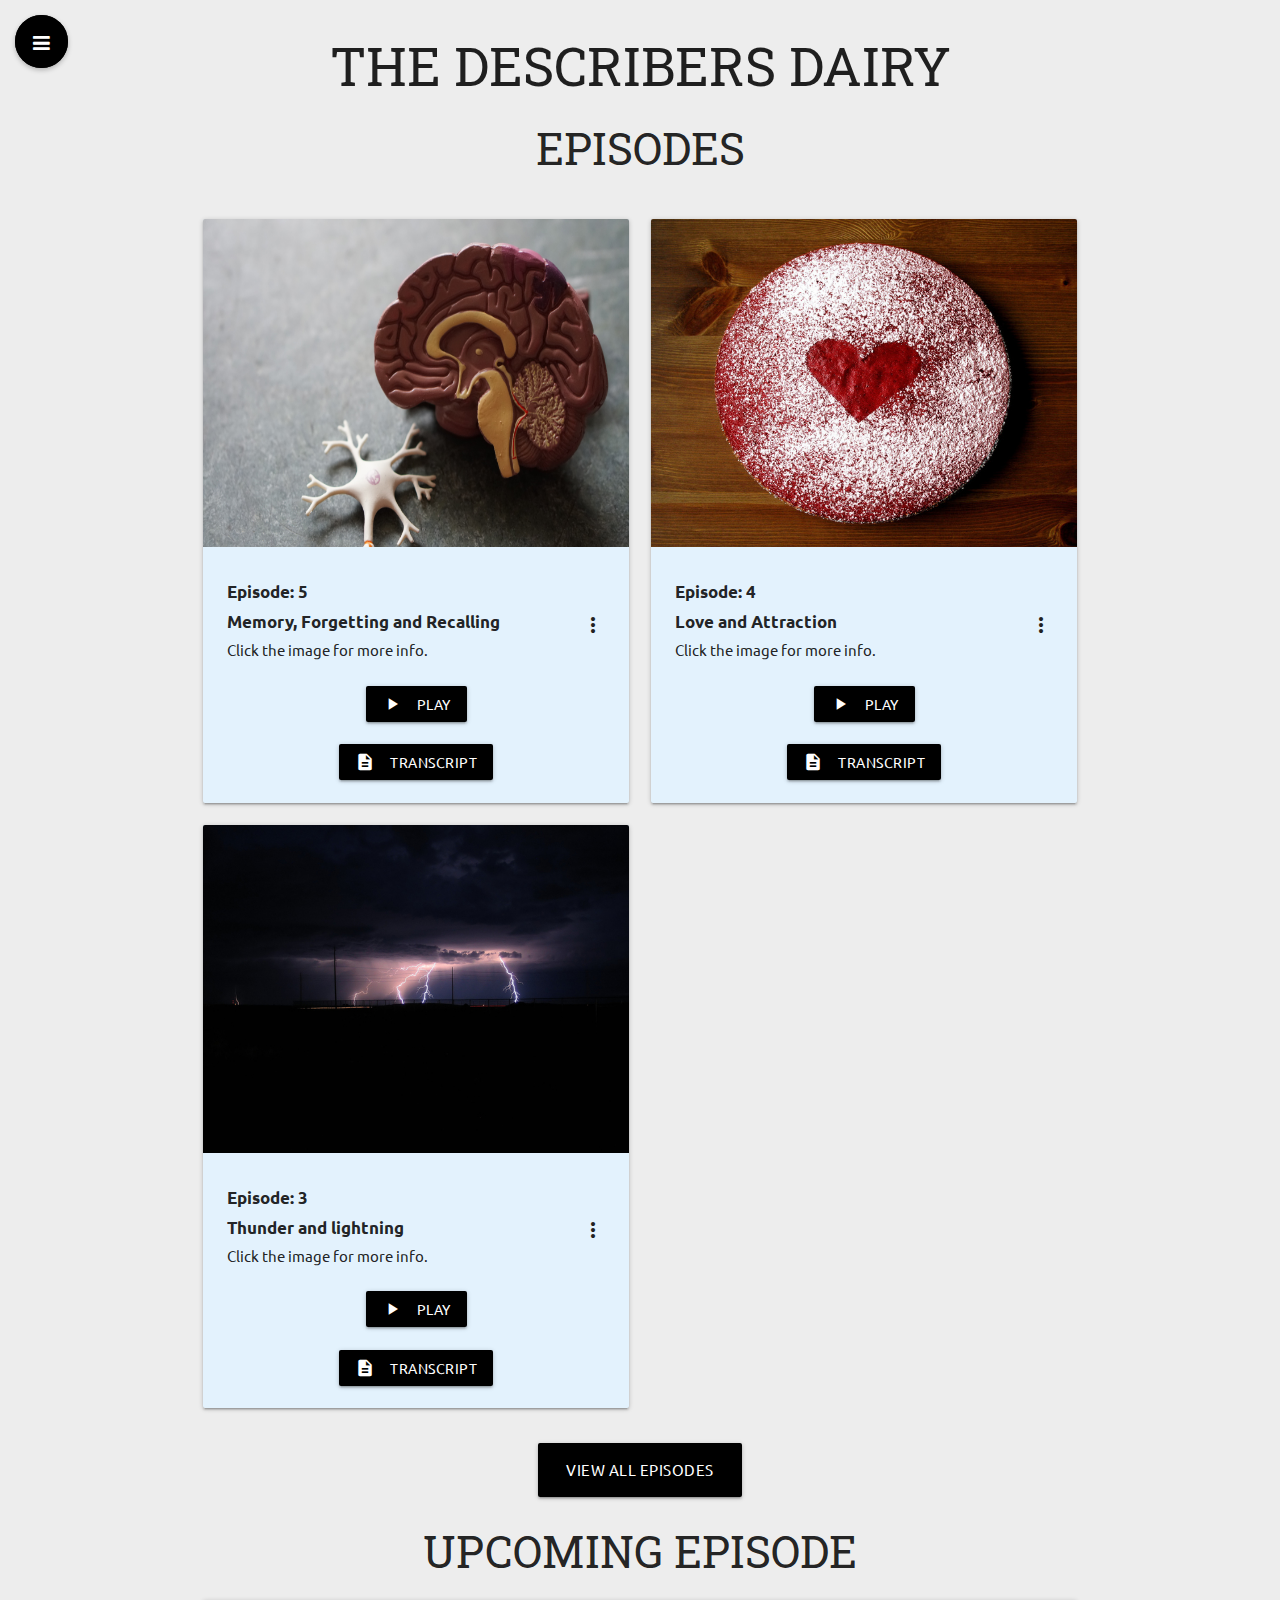
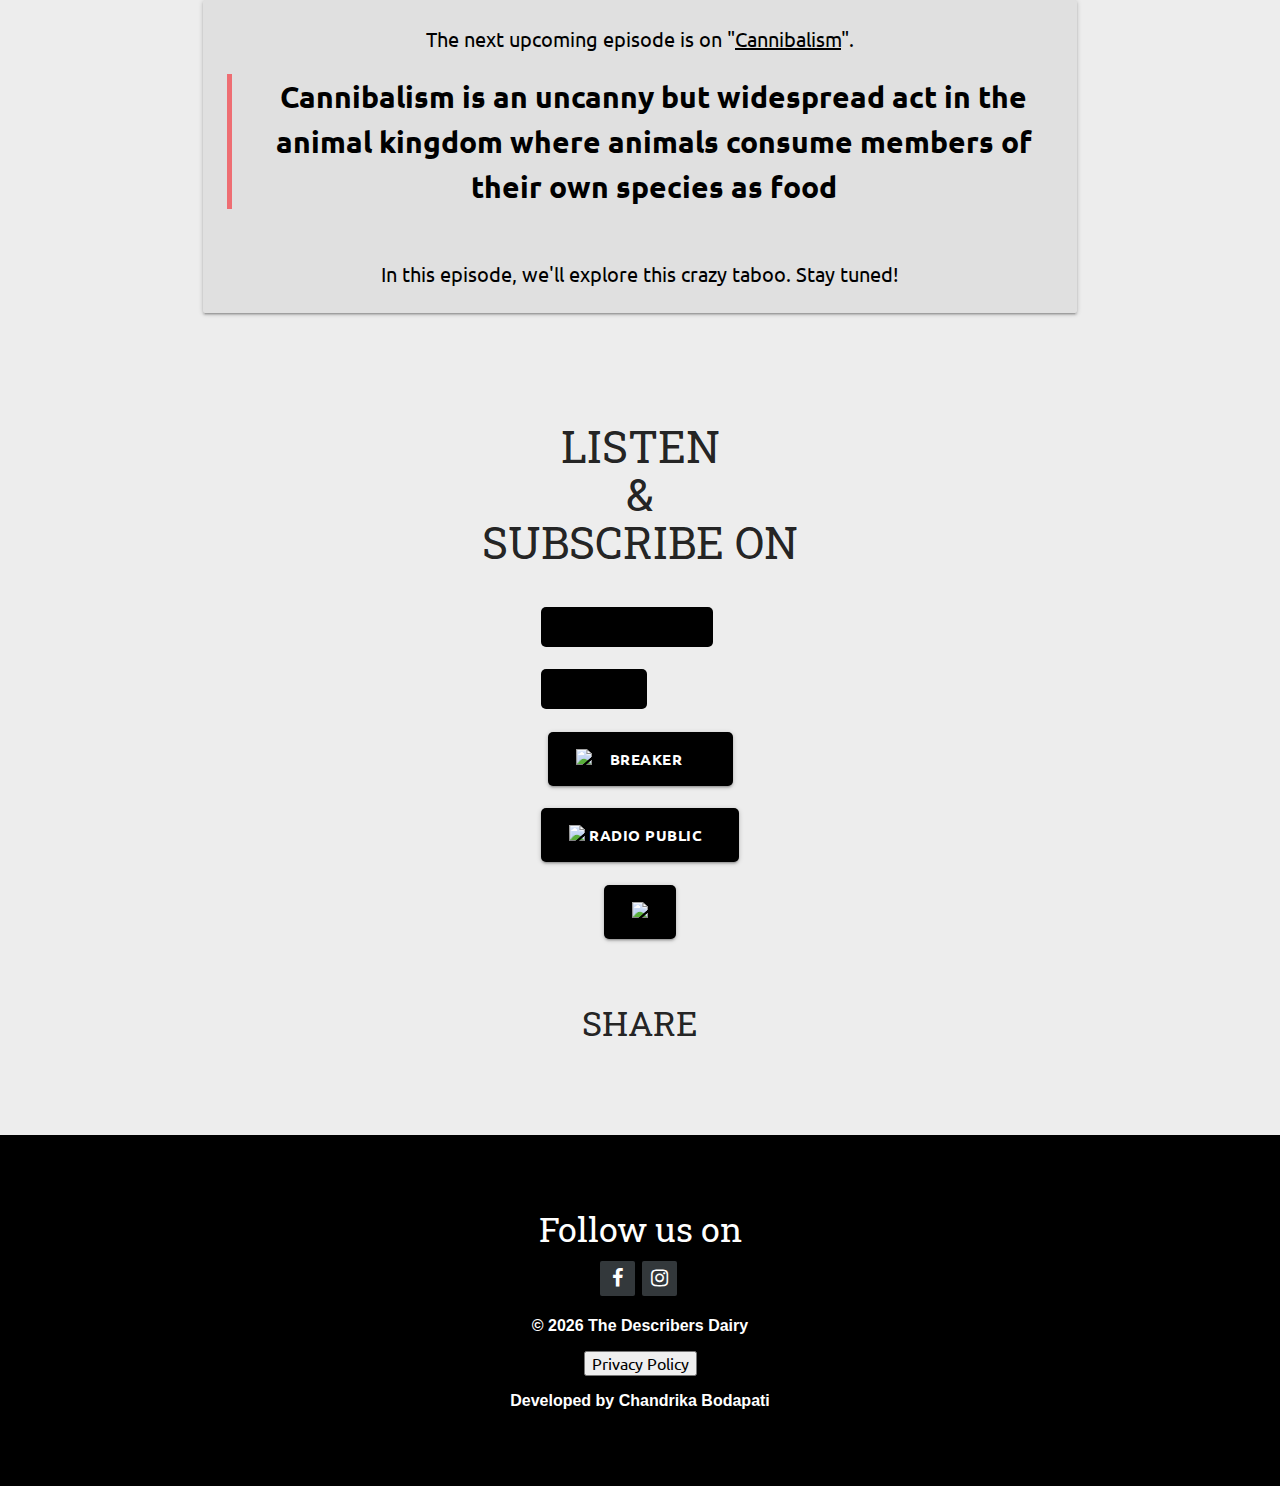
==== podcast/home.html @ 28586d8c "Add files via upload" ====
<!DOCTYPE html>
<html>
    <head>
        <meta charset="utf-8">
        <meta http-equiv="X-UA-Compatible" content="IE=edge">
        <meta name="viewport" content="width=device-width, initial-scale=1.0">

        <link rel="icon" type="image/png" href="images/logo.png"/>

        <title>The Describers Diary </title>

        <link href="https://fonts.googleapis.com/css2?family=Satisfy&display=swap" rel="stylesheet">

        <link href="https://fonts.googleapis.com/css2?family=Ubuntu:wght@500&display=swap" rel="stylesheet">

        <link href="https://fonts.googleapis.com/css2?family=Shadows+Into+Light&display=swap" rel="stylesheet">
        
        <link href="https://fonts.googleapis.com/css2?family=Roboto+Slab:wght@900&display=swap" rel="stylesheet">

        <link rel="stylesheet" href="https://cdnjs.cloudflare.com/ajax/libs/animate.css/4.0.0/animate.min.css"/>
        
        <link href="https://fonts.googleapis.com/icon?family=Material+Icons" rel="stylesheet">

        <link rel="stylesheet" href="https://cdnjs.cloudflare.com/ajax/libs/materialize/1.0.0/css/materialize.min.css">

        <link rel="stylesheet" href="https://maxcdn.bootstrapcdn.com/font-awesome/4.3.0/css/font-awesome.min.css">

        <link rel="stylesheet" href="css/main.css">

        <link rel="stylesheet" href="css/nav.css">

    </head>
    <!-- <body class="container"> -->
      <!--LOADING-->    
    <body  onload="myFunction(); ">
  <main class="container">
     <div  id="house">
        <div class="slider fullscreen">
            <ul class="slides">
              <li>
                <div id="loader"></div> 
                 <img src="https://media.giphy.com/media/67rfHN6lNzIwBuSDEh/giphy.gif">
                 <div class="caption center-align">
                    <h3 class="light grey-text text-lighten-3" style="font-weight: bold;">Loading!</h3>
                  </div>
              </li>
            </ul>
       </div>
     </div>


     <!--EPISODES-->
     <h2 class="center-align main">THE DESCRIBERS DAIRY</h2>
        <div style="display:none;" id="episodes"   class="animate-bottom">
            <h3 class="center-align main">EPISODES</h3>
           <br>
          <div class = "row ">
            <!--------------------------------------------5----------------------------------------------------------->
            <div class = "col s12 m6 l6 ">
              <!--image-->
               <div class = "card blue lighten-5">
                  <div class = "card-image waves-effect waves-block waves-light">
                     <img class = "activator epimage" src = "images/episodes/ep5.jpg">                
                  </div>
                  
                  <div class = "card-content activator left-align">   
                    <h6>Episode: 5</h6>  <span class="card-title activator grey-text text-darken-4"><i class="material-icons right">more_vert</i></span>
                            
                    <h6>Memory, Forgetting and Recalling</h6>              
                     <p>Click the image for more info.</p>
                  </div>
                  <a class="black btn modal-trigger" href="#modal5"><i class="material-icons left">play_arrow</i>Play</a>
                  <br>
                  <br>
                  <a class="black btn modal-trigger" href="#transcript5"><i class="material-icons left">description</i>Transcript</a>
                  <br>
                  <br>
                   <!-- Audio Player -->
                  <div id="modal5" class="modal bottom-sheet">
                    <div class="modal-content">
                      <a class="spreaker-player" href="https://www.spreaker.com/episode/39793456" data-resource="episode_id=39793456" data-theme="light" data-autoplay="false" data-playlist="false" data-width="100%" data-height="200px">Listen to "memory ,Forgetting And Recalling" on Spreaker.</a><script async src="https://widget.spreaker.com/widgets.js"></script>
                    </div>
                    <div class="modal-footer">
                      <a class=" modal-close black btn modal-trigger" href="#!"><i class="material-icons left">cancel</i>Close</a>
                    </div>
                  </div>
                  <!--more info-->
                  <div class = "card-reveal">
                     <span class = "card-title grey-text text-darken-4">Memory, Forgetting and Recalling
                        <i class = "material-icons right">close</i></span>
                        <br>
                     <p>"We are blessed by forgetting things but sometimes we forget the memories and thoughts that ought to be remembered."
                       <br>
                       In this episode, we are here to discuss some facts about how and where the information is stored as memoery in the brain,why do we forget few memories, thoughts & also about the concept of recalling memory back.</p>
                       <br>
                       May be it's a good thing we forget many of our memories time to time, because even a best branded phone gets hanged due to over storage, Who knows what happens to our system if we remembered them all...??
                  </div>
                    <!-- Transcript -->
                    <div id="transcript5" class="modal modal-fixed-footer">
                    </div>
                      <!----->      
               </div>
            </div>
            <!-------------------------------------------4------------------------------------------------------------>
            <div class = "col s12 m6 l6 ">
              <!--image-->
               <div class = "card blue lighten-5">
                  <div class = "card-image waves-effect waves-block waves-light">
                     <img class = "activator epimage" src = "images/episodes/ep4.jpg">                
                  </div>
                  
                  <div class = "card-content activator left-align">   
                    <h6>Episode: 4</h6>  <span class="card-title activator grey-text text-darken-4"><i class="material-icons right">more_vert</i></span>
                            
                    <h6>Love and Attraction</h6>              
                     <p>Click the image for more info.</p>
                  </div>
                  <a class="black btn modal-trigger" href="#modal4"><i class="material-icons left">play_arrow</i>Play</a>
                  <br>
                  <br>
                  <a class="black btn modal-trigger" href="#transcript4"><i class="material-icons left">description</i>Transcript</a>
                  <br>
                  <br>
                   <!-- Audio Player -->
                  <div id="modal4" class="modal bottom-sheet">
                    <div class="modal-content">
                      <a class="spreaker-player" href="https://www.spreaker.com/episode/38027791" data-resource="episode_id=38027791" data-theme="light" data-autoplay="false" data-playlist="false" data-width="100%" data-height="200px">Listen to "Attraction And Love" on Spreaker.</a><script async src="https://widget.spreaker.com/widgets.js"></script>
                    </div>
                    <div class="modal-footer">
                      <a class=" modal-close black btn modal-trigger" href="#!"><i class="material-icons left">cancel</i>Close</a>
                    </div>
                  </div>
                  <!--more info-->
                  <div class = "card-reveal">
                     <span class = "card-title grey-text text-darken-4">Attraction and Love
                        <i class = "material-icons right">close</i></span>
                     <p>Attraction is just an intense short lived passion on some one.<br>But love is beyond all that attracts you.<br>It's the most beautiful emotion on which the whole world runs.
                       <br>
                       This episode is about the  hair line difference  between love and attraction and also the human psychology behind getting attracted and falling in love.</p>
                  </div>
                    <!-- Transcript -->
                    <div id="transcript4" class="modal modal-fixed-footer">
                    </div>
                      <!----->      
               </div>
            </div>
            <!------------------------------------------3------------------------------------------------------------------------->
              <div class = "col s12 m6 l6 ">
                <!--image-->
                 <div class = "card blue lighten-5">
                    <div class = "card-image waves-effect waves-block waves-light">
                       <img class = "activator epimage" src = "images/episodes/ep3.jpg">                
                    </div>
                    
                    <div class = "card-content activator left-align">   
                      <h6>Episode: 3</h6>  <span class="card-title activator grey-text text-darken-4"><i class="material-icons right">more_vert</i></span>
                              
                      <h6>Thunder and lightning</h6>              
                       <p>Click the image for more info.</p>
                    </div>
                    <a class="black btn modal-trigger" href="#modal3"><i class="material-icons left">play_arrow</i>Play</a>
                    <br>
                    <br>
                    <a class="black btn modal-trigger" href="#transcript3"><i class="material-icons left">description</i>Transcript</a>
                    <br>
                    <br>
                     <!-- Audio Player -->
                    <div id="modal3" class="modal bottom-sheet">
                      <div class="modal-content">
                        <a class="spreaker-player" href="https://www.spreaker.com/episode/35393738" data-resource="episode_id=35393738"          data-theme="light"          data-autoplay="false" data-playlist="false" data-width="100%" data-height="200px">Listen to          "Thunders And Lightning" on Spreaker.</a><script async src="https://widget.spreaker.com/widgets.js"></script>
                      </div>
                      <div class="modal-footer">
                        <a class=" modal-close black btn modal-trigger" href="#!"><i class="material-icons left">cancel</i>Close</a>
                      </div>
                    </div>
                    <!--more info-->
                    <div class = "card-reveal">
                       <span class = "card-title grey-text text-darken-4">Thunder and lightning
                          <i class = "material-icons right">close</i></span>
                       <p>There is so much going on the sky most of us love to stare. <br>This episode is all about the reasons behind the visible flash of light called lightening and the thunders accompanying them.
                         <br>
                         In the last section of podcast, there is also some information about how we humans have invented the method of creating those light in names artificially.
                       </p>
                    </div>
                      <!-- Transcript -->
                  <div id="transcript3" class="modal modal-fixed-footer">
                  </div>
                    <!----->      
                 </div>
              </div>
              
         </div>
        

         <a class="waves-effect black btn-large"id="viewall" onclick="viewAll()">View all episodes</a>
         
         <!--ALL EPISODES-->

        <div class="allepisodes" id="allep" style="display:none;">
          <h4 class="center-align main">OLD EPISODES</h4>
          <div class = "row ">
            <!--------------------------------------------------------------2---------------------------------------------------------------->
            <div class = "col s12 m6 l6 ">
              <!--image-->
               <div class = "card blue lighten-5">
                  <div class = "card-image waves-effect waves-block waves-light">
                     <img class = "activator epimage" src = "images/episodes/ep2.jpg"> 
                    
                  </div>
                  
                  <div class = "card-content activator left-align">   
                    <h6>Episode: 2</h6> <span class="card-title activator grey-text text-darken-4"><i class="material-icons right">more_vert</i></span>
                      <h6>Favipiravir ( Fabliflu) The Covid Drug</h6>
                                  
                     <p>Click the image for more info.</p>
                  </div>
                  <a class="black btn modal-trigger" href="#modal2"><i class="material-icons left">play_arrow</i>Play</a>
                  <br>
                  <br>
                  <a class="black btn modal-trigger" href="#transcript2"><i class="material-icons left">description</i>Transcript</a>
                  <br>
                  <br>
                   <!-- Audio Player -->
                  <div id="modal2" class="modal bottom-sheet">
                    <div class="modal-content">
                      <a class="spreaker-player" href="https://www.spreaker.com/episode/33135813" data-resource="episode_id=33135813" data-theme="light" data-autoplay="false" data-playlist="false" data-width="100%" data-height="200px">Listen to "Favipiravir ( Fabiflu ) The Covid Drug" on Spreaker.</a><script async src="https://widget.spreaker.com/widgets.js"></script>
                    </div>
                    <div class="modal-footer">
                      <a class=" modal-close black btn modal-trigger" href="#!"><i class="material-icons left">cancel</i>Close</a>
                    </div>
                  </div>
                  <!--more info-->
                  <div class = "card-reveal">
                     <span class = "card-title grey-text text-darken-4">Favipiravir ( Fabliflu) The Covid Drug
                        <i class = "material-icons right">close</i></span>
                     <p>This episode is about the drug thats helping us to treat pandemic causing virus COVID-19.
                       <br>We explain why this drug has been chosen to cure this virus and how does drug Favipiravir work inside our body against the virus.
                     </p>
                  </div>
                    <!-- Transcript -->
                    <div id="transcript2" class="modal modal-fixed-footer">
                    </div>
                      <!----->      
               </div>
               </div>

            <!----------------------------------------------------1------------------------------------------------->
            <div class = "col s12 m6 l6 ">
              <!--image-->
               <div class = "card blue lighten-5">
                  <div class = "card-image waves-effect waves-block waves-light">
                     <img class = "activator epimage" src = "images/episodes/ep1.jpg">                  
                  </div>
                  <!--Card title-->
                  <div class = "card-content activator left-align">   
                    <h6>Episode: 1</h6> <span class="card-title activator grey-text text-darken-4"><i class="material-icons right">more_vert</i></span>
                    <h6>Parallel Universe </h6> 
                    
                     <p>Click the image for more info.</p>
                  </div>
                
                  <!--Buttons-->
                  <a class="black btn modal-trigger" href="#modal1"><i class="material-icons left">play_arrow</i>Play</a>
                  <br>
                  <br>
                  <a class="black btn modal-trigger" href="#transcript1"><i class="material-icons left">description</i>Transcript</a>
                  <br>
                  <br>
                  
                   <!-- Audio Player -->
                  <div id="modal1" class="modal bottom-sheet">
                    <div class="modal-content">
                      <a class="spreaker-player" href="https://www.spreaker.com/episode/32094995" data-resource="episode_id=32094995" data-theme="light" data-autoplay="false" data-playlist="false" data-width="100%" data-height="200px">Listen to "Science mysteries parallel universe" on Spreaker.</a><script async src="https://widget.spreaker.com/widgets.js"></script>
                    </div>
                    <div class="modal-footer">
                      <a class=" modal-close black btn modal-trigger" href="#!"><i class="material-icons left">cancel</i>Close</a>
                    </div>
                  </div>
                  <!--more info-->
                  <div class = "card-reveal">
                     <span class = "card-title grey-text text-darken-4">Parallel Universe
                        <i class = "material-icons right">close</i></span>
                     <p>The nature has many bizarre secrets that are yet to be unwrapped.One such concept is existence of multiple universes.
                       <br>
                       This episode has theories and explainations of cosmologists & astronomers on the existence of multiple or parallel universe from Big Bang and reflection of universe over time.
                     </p>
                  </div>
                  <!-- Transcript -->
                  <div id="transcript1" class="modal modal-fixed-footer">
                  </div>
                    <!----->      
               </div>
               </div>
               
          </div>
        </div>
<br>
         <!--UPCOMING EPISODES-->
         <div class="upcoming"> 
          <h3 class="center-align main">UPCOMING EPISODE</h3>
          <div class="row">
            <div class="col s12 m12 l12">
              <div class="card-panel grey lighten-2">
                <span class="black-text uptext">The next upcoming episode is on "<u>Cannibalism</u>".
                  <br>
                  <blockquote>
                    Cannibalism is an uncanny but widespread act in the animal kingdom where animals consume members of their own species as food
                  </blockquote>
                  <br>
                  In this episode, we'll explore this crazy taboo.
                  Stay tuned!
                </span>
              </div>
            </div>
          </div>                   
            </div>
            <br>
            <br>
            <!--LISTEN ON-->
            <h3 class= "main">LISTEN <br>&<br>SUBSCRIBE ON</h3>
            <div class="listenon">
              <br>
              <br>
              <div class="row">
                
                  <!--Google podcast-->
                  <br>
                  <a  class="elements" target="_blank" href="https://podcasts.google.com/feed/aHR0cHM6Ly93d3cuc3ByZWFrZXIuY29tL3Nob3cvNDQ2NTUxOC9lcGlzb2Rlcy9mZWVk?hl=en-IN" 
                  
                  style="display:block;
                  background-color: #000000;
                   background-image: url(https://assets.buzzsprout.com/assets/public_players/listen_on-109d5ef29be389e41e77dd2c26ae2ab0a9cc72a6703624602ab41d9387a85924.svg); background-repeat: no-repeat; background-size: 1350px 28px;
                   border-radius: 5px;
                   text-indent: -9000px;
                    background-position: -468px 7px;
                   height: 40px; 
                   width: 172px;">
                   Listen on Google Podcasts</a>
                 
                  
                  <!---Spotify-->
                  <br>
                  <a  class="elements" target="_blank" href="https://open.spotify.com/show/6CWgtAEzDaI59tKM4KqkhM" 
                  style="display:block;
                  background-color: #000000;
                   background-image: url(https://assets.buzzsprout.com/assets/public_players/listen_on-109d5ef29be389e41e77dd2c26ae2ab0a9cc72a6703624602ab41d9387a85924.svg); background-repeat: no-repeat; background-size: 1350px 28px; 
                   border-radius: 5px; 
                   text-indent: -9000px;
                    background-position: -182px 7px; 
                    height: 40px;
                     width: 106px;">Listen on Spotify</a>
                  <!--Breaker-->
                  <br>
                  <a class="waves-effect black btn-large" href="https://www.breaker.audio/listen-to-the-voice-of-unknown-realities" style="border-radius: 5px;font-weight: bolder;">
                    <img src="https://d12xoj7p9moygp.cloudfront.net/images/podcast/logo-square/006/breaker.png" style="padding-top:10px;font-weight:bolder;" >&nbsp;&nbsp;&nbsp;&nbsp;Breaker&nbsp;&nbsp;&nbsp;&nbsp;&nbsp;</a>
                  <br>
                  <br>
                  <!---Radio Public-->
                  <a class="waves-effect black btn-large" href="https://radiopublic.com/the-describers-dairy-6pZePO" style="border-radius: 5px;font-weight:bolder;">
                    <img src="https://d12xoj7p9moygp.cloudfront.net/images/podcast/logo-square/006/radiopublic.png" style="padding-top:10px;font-weight:bolder;" >&nbsp;Radio Public&nbsp;&nbsp;</a>
                    <br>
                  <br>
                <!--Anchor-->
                <a class="waves-effect black btn-large" href="https://anchor.fm/rasi%20and%20yashwanth" style="border-radius: 5px;">
                  <img src="https://d12xoj7p9moygp.cloudfront.net/images/anchor-logo-header.png" style="padding-top:10px;font-weight:bolder;" ></a>
                  <br>
                  <br>
              </div>

            </div>
<!--Share on-->
<h4 class="center-align main">SHARE</h4>
<!-- AddToAny BEGIN -->
<div id="share" class="a2a_kit a2a_kit_size_32 a2a_default_style">
  <a class="a2a_dd" href="https://www.addtoany.com/share"></a>
  <a class="a2a_button_facebook"></a>
  <a class="a2a_button_whatsapp"></a>
  <a class="a2a_button_twitter"></a>
  <a class="a2a_button_email"></a>
  <a class="a2a_button_google_gmail"></a>
  </div>
  
  <!-- AddToAny END -->
            
     <!--MENU-->
     <!--Copyright (c) 2020 by Mojtaba Seyedi (https://codepen.io/seyedi/pen/YXEqwB)

Permission is hereby granted, free of charge, to any person obtaining a copy of this software and associated documentation files (the "Software"), to deal in the Software without restriction, including without limitation the rights to use, copy, modify, merge, publish, distribute, sublicense, and/or sell copies of the Software, and to permit persons to whom the Software is furnished to do so, subject to the following conditions:

The above copyright notice and this permission notice shall be included in all copies or substantial portions of the Software.

THE SOFTWARE IS PROVIDED "AS IS", WITHOUT WARRANTY OF ANY KIND, EXPRESS OR IMPLIED, INCLUDING BUT NOT LIMITED TO THE WARRANTIES OF MERCHANTABILITY, FITNESS FOR A PARTICULAR PURPOSE AND NONINFRINGEMENT. IN NO EVENT SHALL THE AUTHORS OR COPYRIGHT HOLDERS BE LIABLE FOR ANY CLAIM, DAMAGES OR OTHER LIABILITY, WHETHER IN AN ACTION OF CONTRACT, TORT OR OTHERWISE, ARISING FROM, OUT OF OR IN CONNECTION WITH THE SOFTWARE OR THE USE OR OTHER DEALINGS IN THE SOFTWARE.

-->
<div id="circularMenu1" class="circular-menu circular-menu-left">

  <a class="floating-btn" onclick="document.getElementById('circularMenu1').classList.toggle('active');">
    <i class="fa fa-bars"></i>
  </a>

  <menu class="items-wrapper">
    <a href="index.html" class="menu-item fa fa-home"></a>
    <a href="#episodes" class="menu-item fa fa-music"></a>
    <a href="about.html" class="menu-item fa fa-user"></a>
    <a href="#delayfooter" class="menu-item fa fa-envelope"></a>
  </menu>
</div>

</main>
                  

<!--Footer-->
<footer id="delayfooter" class="footer-distributed"style="display:none;" >
    <div class="footer-icons center-align">
      <h4>Follow us on</h4>
      <a  class="icons" href="https://www.facebook.com/groups/266548931125833/"><i class="fa fa-facebook"></i></a>
      <a class="icons"  href="https://www.instagram.com/theddpodcast/"><i class="fa fa-instagram"></i></a>
      <p class="footer-company-name">© <script type="text/javascript">
        document.write(new Date().getFullYear());
      </script> The Describers Dairy</p>
      <!--Privacy Policy-->
      <button class="waves-effect waves-light  large-btn modal-trigger" href="#modalprivacy">Privacy Policy</button>
       <p>Developed by <a href="https://chandrika-30.github.io./" class="developer">Chandrika Bodapati</a></p>
      <div id="modalprivacy" class="modal modal-fixed-footer">
        <div class="modal-content">
          <h4>Privacy Policy</h4>
          <p>We operate the Describers Dairy website, which provides the podcast service.
           <br>
            This page is used to inform website visitors regarding our policies with the collection, use, and disclosure of Personal Information if anyone decided to use our service, The Describers Diary website.
            <br>
            
            If you choose to use our Service, then you agree to the collection and use of information in relation with this policy. The Personal Information that we collect are used for providing and improving the Service. We will not use or share your information with anyone except as described in this Privacy Policy.
            <br>
            The terms used in this Privacy Policy have the same meanings as in our Terms and Conditions.
            <br>
            <br>
            <b>Information Collection and Use</b><br>
            <br>
            For a better experience while using our Service, we may require you to provide us with certain personally identifiable information. The information that we collect will be used to contact or identify you.
            <br>
            <br>
            <b>Log Data</b>
            <br>
            <br>
            We want to inform you that whenever you visit our Service, we collect information that your browser sends to us that is called Log Data. This Log Data may include information such as your computer's Internet Protocol (“IP”) address, browser version, pages of our Service that you visit, the time and date of your visit, the time spent on those pages, and other statistics.
            <br>
            <br>
            <b>Cookies</b>
            <br>
            <br>
            Cookies are files with small amount of data that is commonly used an anonymous unique identifier. These are sent to your browser from the website that you visit and are stored on your computer's hard drive.
            <br>
            
            Our website uses these “cookies” to collection information and to improve our Service. You have the option to either accept or refuse these cookies, and know when a cookie is being sent to your computer. If you choose to refuse our cookies, you may not be able to use some portions of our Service.
            <br>
            <br>
            <b>Service Providers</b>
            <br>
            <br>
            We may employ third-party companies and individuals due to the following reasons:
            <br>
            To facilitate our Service;
            To provide the Service on our behalf;
            To perform Service-related services; or
            To assist us in analyzing how our Service is used.
            We want to inform our Service users that these third parties have access to your Personal Information. The reason is to perform the tasks assigned to them on our behalf. However, they are obligated not to disclose or use the information for any other purpose.
            <br>
            <br>
            <b>Security</b>
            <br>
            <br>
            We value your trust in providing us your Personal Information, thus we are striving to use commercially acceptable means of protecting it. But remember that no method of transmission over the internet, or method of electronic storage is 100% secure and reliable, and we cannot guarantee its absolute security.
            <br>
            <br>
            <b>Links to Other Sites</b>
            <br>
            <br>
            Our Service may contain links to other sites. If you click on a third-party link, you will be directed to that site. Note that these external sites are not operated by us. Therefore, we strongly advise you to review the Privacy Policy of these websites. We have no control over, and assume no responsibility for the content, privacy policies, or practices of any third-party sites or services.
            <br>
            <br>
            <b>Children's Privacy</b>
            <br>
            <br>
            Our Services do not address anyone under the age of 13. We do not knowingly collect personal identifiable information from children under 13. In the case we discover that a child under 13 has provided us with personal information, we immediately delete this from our servers. If you are a parent or guardian and you are aware that your child has provided us with personal information, please contact us so that we will be able to do necessary actions.
            <br>
            <br>
            <b>Changes to This Privacy Policy</b>
            <br>
            <br>
            We may update our Privacy Policy from time to time. Thus, we advise you to review this page periodically for any changes. We will notify you of any changes by posting the new Privacy Policy on this page. These changes are effective immediately, after they are posted on this page.
            <br>
            <br>
            <b>Contact Us</b>
            <br>
            <br>
            If you have any questions or suggestions about our Privacy Policy, do not hesitate to contact us.
          Mail us at <b>vofurpodcast@gmail.com</b></p>
        </div>
        <div class="modal-footer">
          <button href="#!" class="modal-close waves-effect waves-green btn-flat">Close</button>
        </div>
      </div>
    </div>
</footer>
</div>
        
       <script>
         var myVar,myVar2;
    
         function myFunction() {
         myVar = setTimeout(showPage, 100);
         myVar2= setTimeout(showFooter,100);
         }
    
            function showPage() {
              document.getElementById("house").style.display = "none";
              document.getElementById("episodes").style.display = "block";
            }
            function showFooter(){
              document.getElementById("house").style.display = "none";
              document.getElementById("delayfooter").style.display = "block";
            }

            function viewAll() {
                var x = document.getElementById("allep");
                var y=document.getElementById("viewall");
                if(x.style.display === "none") 
                {
                  x.style.display = "block";
                  y.style.display="none";
                } 
                else {
                  x.style.display = "none";
                  
                }
                }

       </script> 

    </body>
    
    <script  src="https://cdnjs.cloudflare.com/ajax/libs/jquery/3.5.1/jquery.min.js"></script>
    <script src="https://cdnjs.cloudflare.com/ajax/libs/materialize/1.0.0/js/materialize.min.js"></script>
    <script async src="https://static.addtoany.com/menu/page.js"></script>
    <script src="loading.js"></script>
    <script src="trancript.js"></script>
</html>
---- podcast/css/main.css ----
/* <!--page loading--> */
#loader {
    position: absolute;
    left: 50%;
    top: 70%;
    z-index: 1;
    width: 100px;
    height: 100px;
    margin: -75px 0 0 -75px;
    border: 16px solid #f3f3f3;
    border-radius: 50%;
    border-top: 16px solid blue;
    border-right: 16px solid green;
    border-bottom: 16px solid red;
    width: 120px;
    height: 120px;
    -webkit-animation: spin 2s linear infinite;
    animation: spin 2s linear infinite;
  }
  .load-img{
      height:100%;
      width:100%;
      background-size: cover;
  }
  
  @-webkit-keyframes spin {
    0% { -webkit-transform: rotate(0deg); }
    100% { -webkit-transform: rotate(360deg); }
  }
  
  @keyframes spin {
    0% { transform: rotate(0deg); }
    100% { transform: rotate(360deg); }
  }
  
  /* Add animation to "page content" */
  .animate-bottom {
    position: relative;
    -webkit-animation-name: animatebottom;
    -webkit-animation-duration: 1s;
    animation-name: animatebottom;
    animation-duration: 1s;
  }
  
  @-webkit-keyframes animatebottom {
    from { bottom:-100px; opacity:0 } 
    to { bottom:0px; opacity:1 }
  }
  
  @keyframes animatebottom { 
    from{ bottom:-100px; opacity:0 } 
    to{ bottom:0; opacity:1 }
  }
  
  #episodes {
    display: none;
    text-align: center;
  }
  .main
  {
    font-family: 'Roboto Slab', serif;
    
  }
  .card-content h6{
font-weight:bolder !important;
  }
  .card-title
  {
    font-weight: bolder !important;
  }
  .card-reveal
  {
    font-size: 18px !important;
  }
  .epimage{
    width:350px;
    height:328px;
  }

  .uptext
  {
   font-size:20px;
  }

  blockquote{
  font-weight: bolder;
  font-size:30px;
  }
  .listenon
  {
    width:100%;
    height:100%;
    display: flex;
    align-items: center;
    justify-content: center;
  }
.elements
{
  padding:0 0 0 42px;
}
.page-footer{
  width: 100%;
}
/*footer*/

footer{
  bottom: 0;
}

@media (max-height:800px){
	footer { position: static; }
}

@media (max-height:450px)
{
  .card-reveal{ font-size: 5px !important;}
}


.footer-distributed{
	background-color: black;
	box-sizing: border-box;
	width: 100%;
	text-align: left;
	font: bold 16px sans-serif;
	padding: 50px 50px 60px 50px;
  margin-top: 80px;

}

.footer-distributed {
	display: inline-block;
	vertical-align: top;
}


.footer-distributed .footer-icons{
  margin-top: 25px;
  color: white;
}
.footer-distributed .footer-icons h4
{
  font-family: 'Roboto Slab', serif;
}

.icons{
	display: inline-block;
	width: 35px;
	height: 35px;
	cursor: pointer;
	background-color:  #33383b;
	border-radius: 2px;

	font-size: 20px;
	color: #ffffff;
	text-align: center;
	line-height: 35px;

	margin-right: 3px;
	margin-bottom: 5px;
}



.brand-logo
{
  font-family: 'Roboto Slab', serif;
  font-size: 45px !important;
  color:black;
  text-align: center !important;
}

@media (max-width: 880px) {


	.footer-distributed {
		display: block;
    width: 100%;
    height: auto;
		margin-bottom: 40px;
		text-align: center;
	}

}
#modalprivacy{
  color:black;
  font-weight: normal;
  line-height: 1.5;
}
.developer
{
  
  color:white;

}

#share
{
  display: flex;
  align-items: center !important;
  justify-content: center;
}
---- podcast/css/nav.css ----
body {
  background-color: #EDEDED;
}
.circular-menu {
  position: fixed;
  /* bottom: 1em; */
  top: 1em;
  right: 1em;
 
}

.circular-menu .floating-btn {
  display: block;
  width: 3.5em;
  height: 3.5em;
  border-radius: 50%;
  background-color: hsl(4, 98%, 60%);
  box-shadow: 0 2px 5px 0 hsla(0, 0%, 0%, .26);  
  color: hsl(0, 0%, 100%);
  text-align: center;
  line-height: 3.9;
  cursor: pointer;
  outline: 0;
}

.circular-menu.active .floating-btn {
  box-shadow: inset 0 0 3px hsla(0, 0%, 0%, .3);
}

.circular-menu .floating-btn:active {
  box-shadow: 0 4px 8px 0 hsla(0, 0%, 0%, .4);
}

.circular-menu .floating-btn i {
  font-size: 1.3em;
  transition: transform .2s;  
}

.circular-menu.active .floating-btn i {
  transform: rotate(-45deg);
}

.circular-menu:after {
  display: block;
  content: ' ';
  width: 3.5em;
  height: 3.5em;
  border-radius: 50%;
  position: absolute;
  top: 0;
  right: 0;
  z-index: -2;
  background-color: hsl(4, 98%, 60%);
  transition: all .3s ease;
}

.circular-menu.active:after {
  transform: scale3d(5.5, 5.5, 1);
  transition-timing-function: cubic-bezier(.68, 1.55, .265, 1);
}

.circular-menu .items-wrapper {
  padding: 0;
  margin: 0;
}

.circular-menu .menu-item {
  position: absolute;
  top: .2em;
  right: .2em;
  z-index: -1;
  display: block;
  text-decoration: none;
  color: hsl(0, 0%, 100%);
  font-size: 1em;
  width: 3em;
  height: 3em;
  border-radius: 50%;
  text-align: center;
  line-height: 3;
  background-color: hsla(0,0%,0%,.1);
  transition: transform .3s ease, background .2s ease;
}

.circular-menu .menu-item:hover {
  /* background-color: hsla(0,0%,0%,.3); */
  background-color: orange;
}

.circular-menu.active .menu-item {
  transition-timing-function: cubic-bezier(0.175, 0.885, 0.32, 1.275);
}

.circular-menu.active .menu-item:nth-child(1) {
  transform: translate3d(1em,-7em,0);
}

.circular-menu.active .menu-item:nth-child(2) {
  transform: translate3d(-3.5em,-6.3em,0);
}

.circular-menu.active .menu-item:nth-child(3) {
  transform: translate3d(-6.5em,-3.2em,0);
}

.circular-menu.active .menu-item:nth-child(4) {
  transform: translate3d(-7em,1em,0);
}
/* .pod{
  font-size: 1.5em;
} */
/**
 * The other theme for this menu
 */

.circular-menu.circular-menu-left {
  right: auto; 
  left: 1em;
}

.circular-menu.circular-menu-left .floating-btn {
  /* background-color: hsl(217, 89%, 61%); */
  background-color: black;
}

.circular-menu.circular-menu-left:after {
  /* background-color: hsl(217, 89%, 61%); */
  background-color: black;
}

.circular-menu.circular-menu-left.active .floating-btn i {
  transform: rotate(90deg);
}

.circular-menu.circular-menu-left.active .menu-item:nth-child(1) {
  transform: translate3d(7.5em,-1em,0);
}

.circular-menu.circular-menu-left.active .menu-item:nth-child(2) {
  transform: translate3d(6em,3em,0);
}

.circular-menu.circular-menu-left.active .menu-item:nth-child(3) {
  transform: translate3d(4em,6em,0);
}

.circular-menu.circular-menu-left.active .menu-item:nth-child(4) {
  transform: translate3d(1em,8em,0);
}
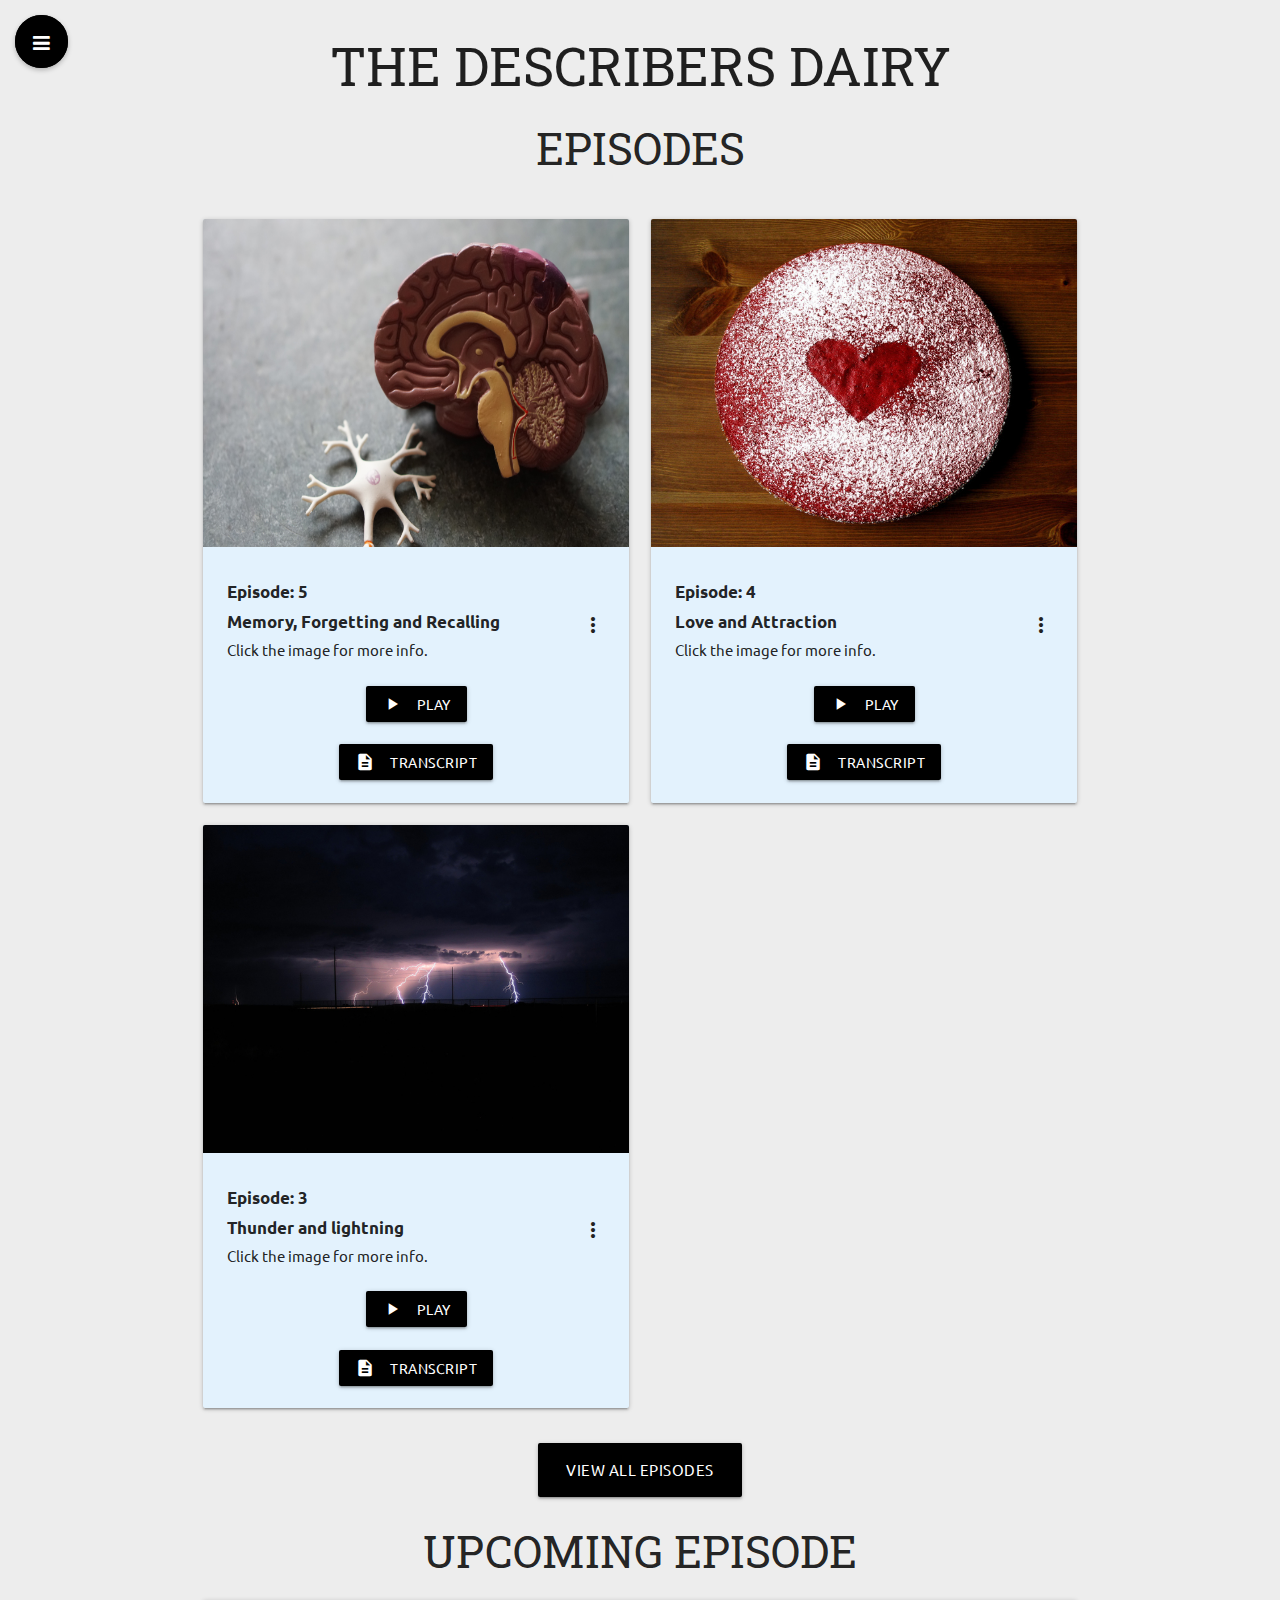
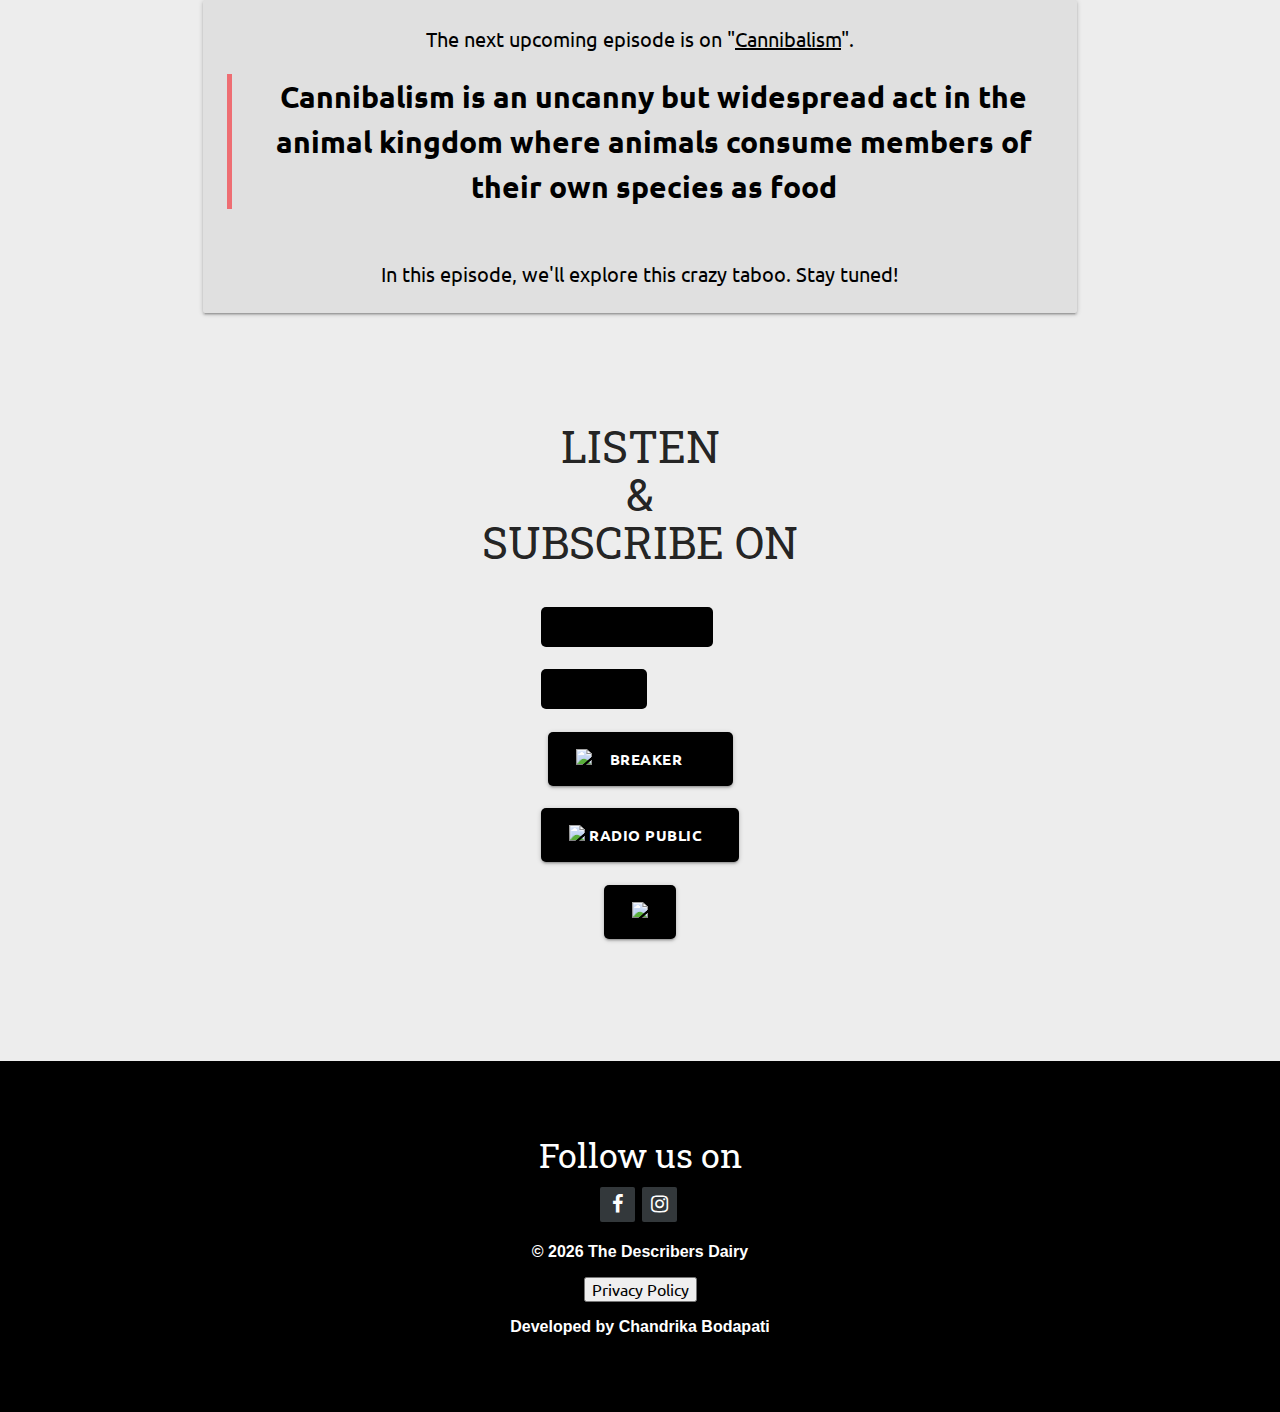
==== commit a485acc1: "Update home.html" ====
--- a/podcast/home.html
+++ b/podcast/home.html
@@ -369,19 +369,6 @@
               </div>
 
             </div>
-<!--Share on-->
-<h4 class="center-align main">SHARE</h4>
-<!-- AddToAny BEGIN -->
-<div id="share" class="a2a_kit a2a_kit_size_32 a2a_default_style">
-  <a class="a2a_dd" href="https://www.addtoany.com/share"></a>
-  <a class="a2a_button_facebook"></a>
-  <a class="a2a_button_whatsapp"></a>
-  <a class="a2a_button_twitter"></a>
-  <a class="a2a_button_email"></a>
-  <a class="a2a_button_google_gmail"></a>
-  </div>
-  
-  <!-- AddToAny END -->
             
      <!--MENU-->
      <!--Copyright (c) 2020 by Mojtaba Seyedi (https://codepen.io/seyedi/pen/YXEqwB)
